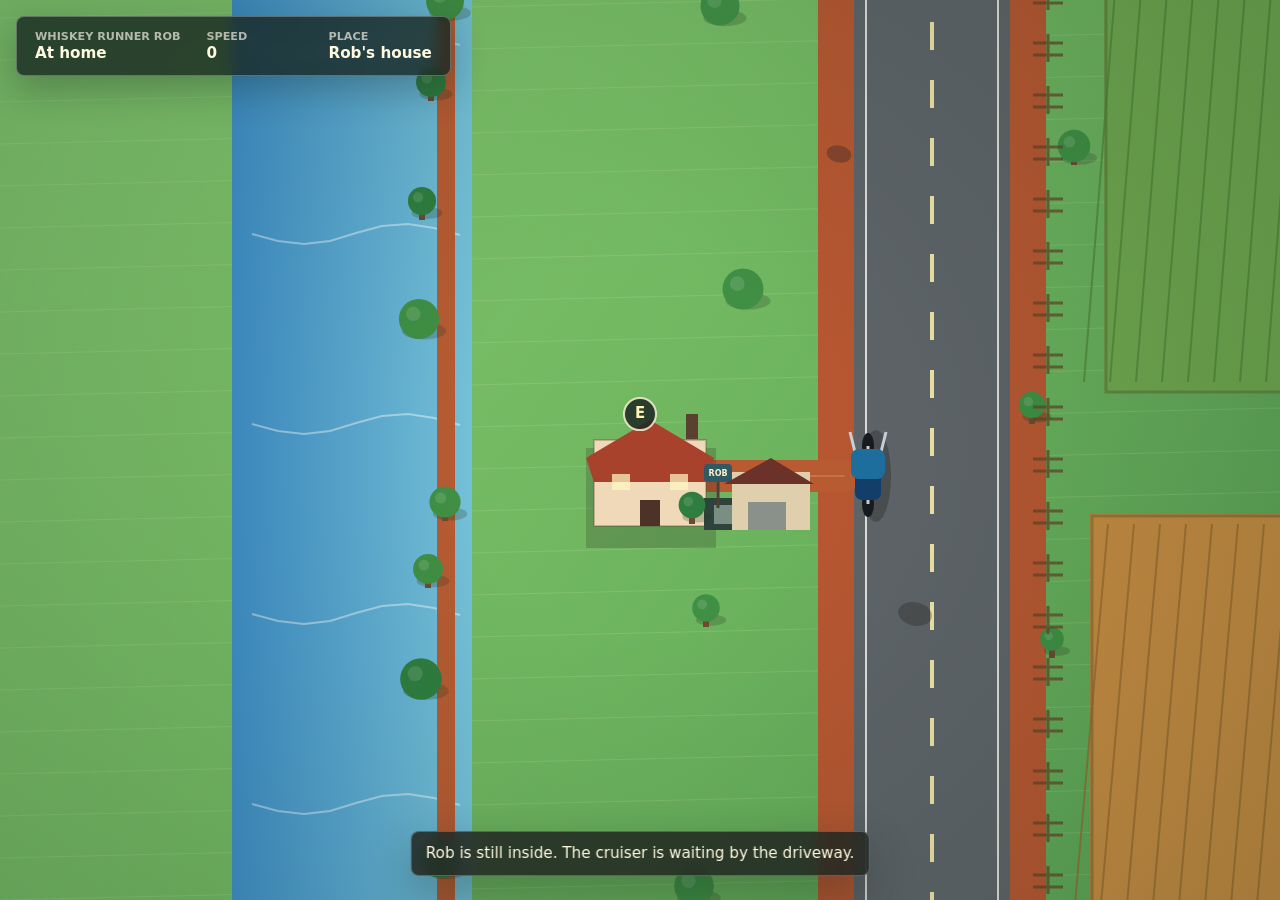
==== web/index.html @ 3eef8173 "Add first Whiskey Runner Rob prototype" ====
<!doctype html>
<html lang="en">
  <head>
    <meta charset="utf-8">
    <meta name="viewport" content="width=device-width, initial-scale=1">
    <title>Whiskey Runner Rob</title>
    <link rel="stylesheet" href="styles.css">
  </head>
  <body>
    <main class="game-shell">
      <canvas id="game" aria-label="Whiskey Runner Rob rural road prototype"></canvas>
      <section class="hud" aria-live="polite">
        <div>
          <span class="eyebrow">Whiskey Runner Rob</span>
          <strong id="modeLabel">At home</strong>
        </div>
        <div class="hud-meter">
          <span>Speed</span>
          <strong id="speedLabel">0</strong>
        </div>
        <div class="hud-meter">
          <span>Place</span>
          <strong id="placeLabel">Rob's house</strong>
        </div>
      </section>
      <div id="toast" class="toast" hidden></div>
    </main>
    <script src="app.js"></script>
  </body>
</html>
---- web/styles.css ----
:root {
  color-scheme: light;
  font-family: Inter, ui-sans-serif, system-ui, -apple-system, BlinkMacSystemFont, "Segoe UI", sans-serif;
  background: #183b33;
  color: #f7f3e8;
}

* {
  box-sizing: border-box;
}

html,
body {
  width: 100%;
  height: 100%;
  margin: 0;
  overflow: hidden;
}

body {
  background:
    linear-gradient(180deg, rgba(255, 255, 255, 0.08), transparent 38%),
    #183b33;
}

.game-shell {
  position: fixed;
  inset: 0;
}

#game {
  display: block;
  width: 100%;
  height: 100%;
  background: #6db36b;
}

.hud {
  position: fixed;
  top: 16px;
  left: 16px;
  display: flex;
  align-items: stretch;
  gap: 10px;
  max-width: calc(100vw - 32px);
  padding: 10px;
  border: 1px solid rgba(255, 255, 255, 0.28);
  border-radius: 8px;
  background: rgba(22, 36, 31, 0.78);
  box-shadow: 0 14px 35px rgba(19, 33, 29, 0.28);
  backdrop-filter: blur(8px);
}

.hud > div {
  min-width: 112px;
  padding: 3px 8px;
}

.eyebrow,
.hud-meter span {
  display: block;
  margin-bottom: 2px;
  color: rgba(247, 243, 232, 0.68);
  font-size: 0.7rem;
  font-weight: 700;
  letter-spacing: 0;
  text-transform: uppercase;
}

.hud strong {
  display: block;
  color: #fff9df;
  font-size: 0.95rem;
  line-height: 1.15;
  white-space: nowrap;
}

.toast {
  position: fixed;
  left: 50%;
  bottom: 24px;
  max-width: min(520px, calc(100vw - 32px));
  transform: translateX(-50%);
  padding: 11px 14px;
  border: 1px solid rgba(255, 255, 255, 0.24);
  border-radius: 8px;
  background: rgba(34, 39, 34, 0.86);
  color: #fff9df;
  font-size: 0.95rem;
  line-height: 1.35;
  text-align: center;
  box-shadow: 0 18px 45px rgba(19, 33, 29, 0.32);
  backdrop-filter: blur(9px);
}

@media (max-width: 640px) {
  .hud {
    right: 12px;
    left: 12px;
    flex-wrap: wrap;
  }

  .hud > div {
    flex: 1 1 120px;
    min-width: 0;
  }

  .hud strong {
    white-space: normal;
  }
}
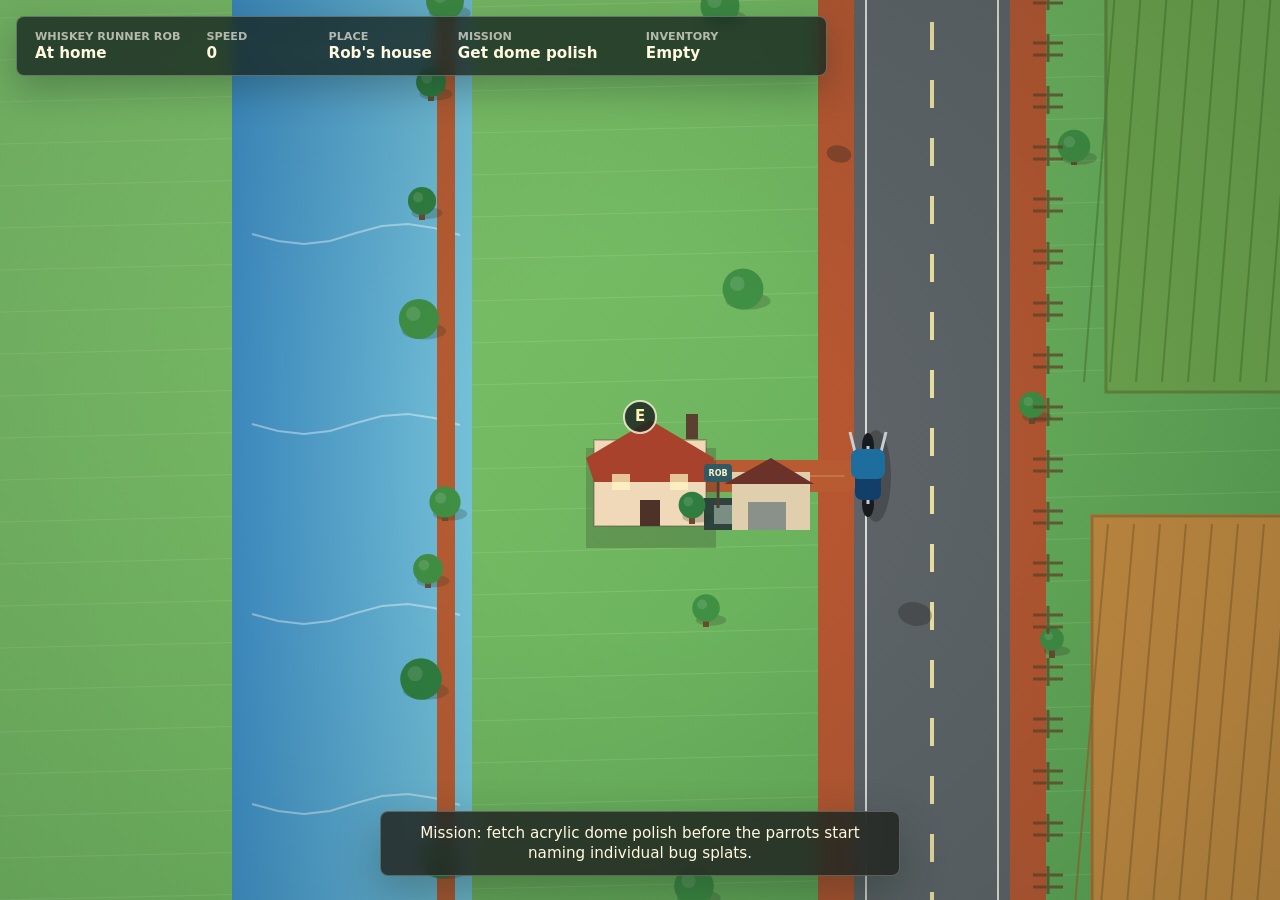
==== commit 7345f575: "Add inventory and dome polish mission" ====
--- a/web/index.html
+++ b/web/index.html
@@ -22,6 +22,14 @@
           <span>Place</span>
           <strong id="placeLabel">Rob's house</strong>
         </div>
+        <div class="hud-meter hud-wide">
+          <span>Mission</span>
+          <strong id="missionLabel">Dome Polish Run</strong>
+        </div>
+        <div class="hud-meter hud-wide">
+          <span>Inventory</span>
+          <strong id="inventoryLabel">Empty</strong>
+        </div>
       </section>
       <div id="toast" class="toast" hidden></div>
     </main>
--- a/web/styles.css
+++ b/web/styles.css
@@ -56,6 +56,10 @@
   padding: 3px 8px;
 }
 
+.hud .hud-wide {
+  min-width: 178px;
+}
+
 .eyebrow,
 .hud-meter span {
   display: block;
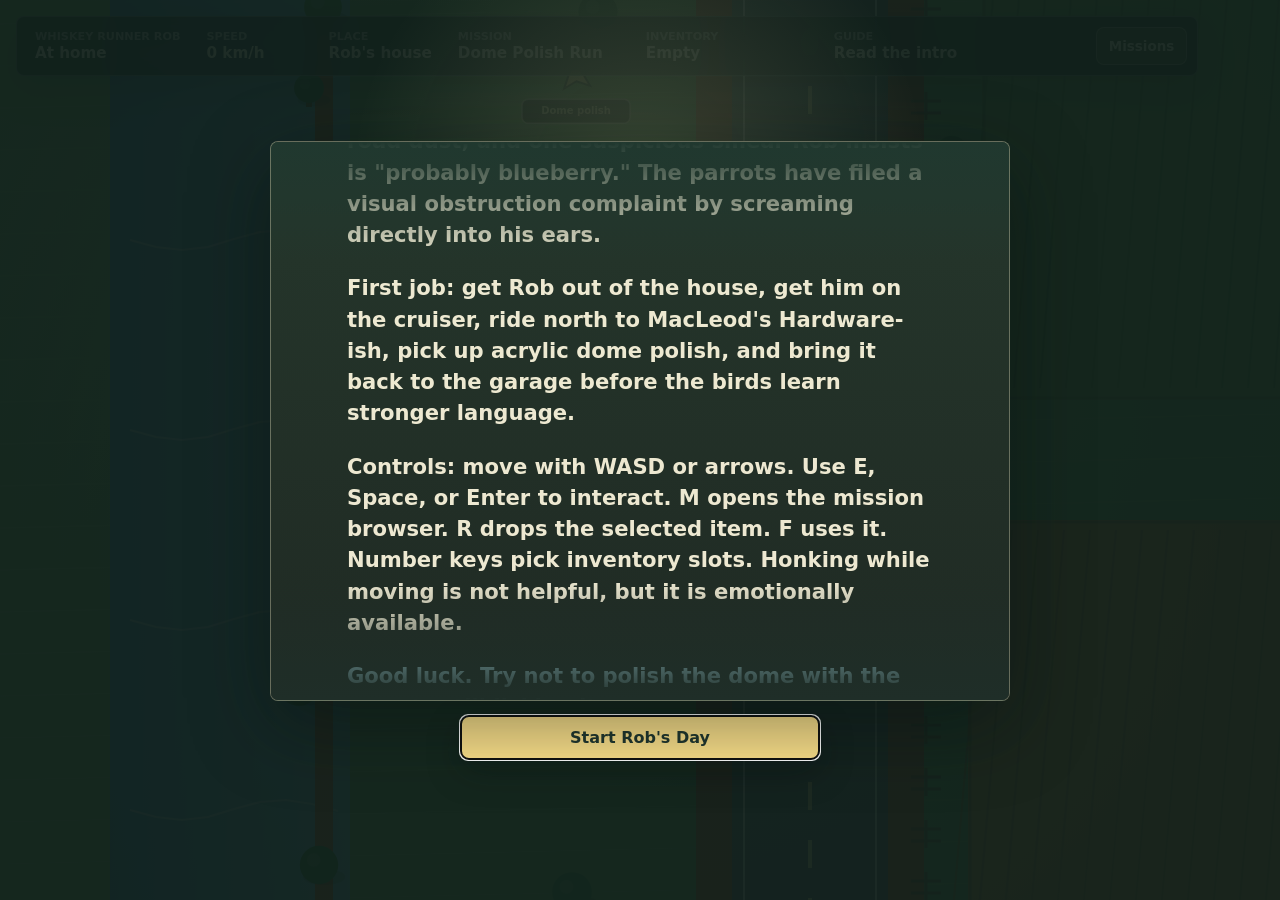
==== commit 2fb0ceff: "Add mission branching and audio polish" ====
--- a/web/index.html
+++ b/web/index.html
@@ -30,8 +30,64 @@
           <span>Inventory</span>
           <strong id="inventoryLabel">Empty</strong>
         </div>
+        <div class="hud-meter hud-guide">
+          <span>Guide</span>
+          <strong id="guideLabel">Read the intro</strong>
+        </div>
+        <button id="missionButton" class="hud-button" type="button">Missions</button>
       </section>
       <div id="toast" class="toast" hidden></div>
+      <section id="missionOverlay" class="mission-overlay" aria-labelledby="missionTitle" hidden>
+        <div class="mission-panel">
+          <header class="mission-header">
+            <div>
+              <span class="eyebrow">Rob's Highly Organized Business Desk</span>
+              <h2 id="missionTitle">Mission Browser</h2>
+            </div>
+            <button id="missionClose" class="mission-close" type="button" aria-label="Close mission browser">Close</button>
+          </header>
+          <p class="mission-help">Pick the errand Rob is currently pretending is a business vertical. Press M any time to come back here.</p>
+          <div id="missionList" class="mission-list"></div>
+        </div>
+      </section>
+      <section id="introOverlay" class="intro-overlay" aria-labelledby="introTitle" aria-describedby="introCopy">
+        <div class="intro-panel">
+          <div class="intro-window">
+            <div id="introCopy" class="intro-scroll">
+              <p class="intro-kicker">Prince Edward Island. Post-paycheque entrepreneurship. Bug guts.</p>
+              <h1 id="introTitle">Whiskey Runner Rob</h1>
+              <p>
+                Rob has entered his post-paycheque entrepreneur era: more invoices, worse ideas, no visible boss,
+                and a motorcycle large enough to frighten a mailbox.
+              </p>
+              <p>
+                Unfortunately, Rob also invented a clear acrylic riding dome so his two parrots can sit on his shoulders
+                while he tears up and down the road like a man conducting very loud bird-based research.
+              </p>
+              <p>
+                This morning the dome is caked in dead bugs, road dust, and one suspicious smear Rob insists is
+                "probably blueberry." The parrots have filed a visual obstruction complaint by screaming directly into
+                his ears.
+              </p>
+              <p>
+                First job: get Rob out of the house, get him on the cruiser, ride north to MacLeod's Hardware-ish,
+                pick up acrylic dome polish, and bring it back to the garage before the birds learn stronger language.
+              </p>
+              <p>
+                Controls: move with WASD or arrows. Use E, Space, or Enter to interact. M opens the mission browser.
+                R drops the selected item. F uses it. Number keys pick inventory slots. Honking while moving is not
+                helpful, but it is emotionally available.
+              </p>
+              <p class="intro-signoff">
+                Good luck. Try not to polish the dome with the parrots still licking it.
+              </p>
+            </div>
+          </div>
+          <button id="introStart" class="intro-start" type="button" disabled>
+            Mandatory Reading In Progress
+          </button>
+        </div>
+      </section>
     </main>
     <script src="app.js"></script>
   </body>
--- a/web/styles.css
+++ b/web/styles.css
@@ -60,6 +60,30 @@
   min-width: 178px;
 }
 
+.hud .hud-guide {
+  min-width: 260px;
+  max-width: 360px;
+}
+
+.hud-button {
+  align-self: center;
+  min-height: 38px;
+  padding: 0 12px;
+  border: 1px solid rgba(255, 248, 223, 0.34);
+  border-radius: 8px;
+  background: rgba(255, 227, 140, 0.16);
+  color: #fff9df;
+  font: inherit;
+  font-size: 0.84rem;
+  font-weight: 800;
+  cursor: pointer;
+}
+
+.hud-button:hover,
+.hud-button:focus-visible {
+  background: rgba(255, 227, 140, 0.28);
+}
+
 .eyebrow,
 .hud-meter span {
   display: block;
@@ -97,6 +121,248 @@
   backdrop-filter: blur(9px);
 }
 
+.mission-overlay {
+  position: fixed;
+  inset: 0;
+  display: grid;
+  place-items: center;
+  padding: 20px;
+  background: rgba(12, 25, 22, 0.64);
+  z-index: 8;
+}
+
+.mission-overlay[hidden] {
+  display: none;
+}
+
+.mission-panel {
+  width: min(760px, 100%);
+  max-height: min(760px, calc(100vh - 40px));
+  overflow: auto;
+  padding: 18px;
+  border: 1px solid rgba(255, 248, 223, 0.32);
+  border-radius: 8px;
+  background: rgba(28, 43, 36, 0.94);
+  color: #fff8df;
+  box-shadow: 0 24px 80px rgba(6, 17, 14, 0.48);
+  backdrop-filter: blur(10px);
+}
+
+.mission-header {
+  display: flex;
+  align-items: flex-start;
+  justify-content: space-between;
+  gap: 14px;
+  margin-bottom: 10px;
+}
+
+.mission-header h2 {
+  margin: 2px 0 0;
+  font-size: clamp(1.4rem, 4vw, 2.1rem);
+  line-height: 1.05;
+}
+
+.mission-close {
+  min-height: 36px;
+  padding: 0 12px;
+  border: 1px solid rgba(255, 248, 223, 0.34);
+  border-radius: 8px;
+  background: rgba(255, 248, 223, 0.1);
+  color: #fff8df;
+  font: inherit;
+  font-size: 0.86rem;
+  font-weight: 800;
+  cursor: pointer;
+}
+
+.mission-help {
+  margin: 0 0 14px;
+  color: rgba(255, 248, 223, 0.72);
+  font-size: 0.95rem;
+  line-height: 1.4;
+}
+
+.mission-list {
+  display: grid;
+  gap: 10px;
+}
+
+.mission-card {
+  width: 100%;
+  padding: 13px 14px;
+  border: 1px solid rgba(255, 248, 223, 0.18);
+  border-radius: 8px;
+  background: rgba(255, 248, 223, 0.08);
+  color: #fff8df;
+  font: inherit;
+  text-align: left;
+  cursor: pointer;
+}
+
+.mission-card:hover,
+.mission-card:focus-visible,
+.mission-card.is-active {
+  border-color: rgba(255, 227, 140, 0.74);
+  background: rgba(255, 227, 140, 0.16);
+}
+
+.mission-card:disabled {
+  color: rgba(255, 248, 223, 0.5);
+  cursor: default;
+}
+
+.mission-card.is-complete {
+  border-color: rgba(149, 235, 196, 0.48);
+  background: rgba(88, 188, 133, 0.14);
+}
+
+.mission-card h3 {
+  margin: 0 0 5px;
+  font-size: 1.04rem;
+  line-height: 1.2;
+}
+
+.mission-card p {
+  margin: 0;
+  color: rgba(255, 248, 223, 0.72);
+  font-size: 0.9rem;
+  line-height: 1.35;
+}
+
+.mission-card .mission-card-status {
+  display: block;
+  margin-top: 9px;
+  color: #ffe38c;
+  font-size: 0.76rem;
+  font-weight: 850;
+  text-transform: uppercase;
+}
+
+.intro-overlay {
+  position: fixed;
+  inset: 0;
+  display: grid;
+  place-items: center;
+  padding: 24px;
+  background:
+    radial-gradient(circle at 50% 20%, rgba(255, 238, 169, 0.16), transparent 30%),
+    rgba(16, 31, 27, 0.94);
+  color: #fff8df;
+  z-index: 10;
+}
+
+.intro-overlay[hidden] {
+  display: none;
+}
+
+.intro-panel {
+  width: min(740px, 100%);
+}
+
+.intro-window {
+  position: relative;
+  height: min(66vh, 560px);
+  min-height: 390px;
+  overflow: hidden;
+  border: 1px solid rgba(255, 248, 211, 0.32);
+  border-radius: 8px;
+  background:
+    linear-gradient(180deg, rgba(37, 55, 43, 0.92), rgba(31, 41, 34, 0.92)),
+    #22362e;
+  box-shadow: 0 24px 80px rgba(6, 17, 14, 0.48);
+}
+
+.intro-window::before,
+.intro-window::after {
+  position: absolute;
+  right: 0;
+  left: 0;
+  height: 120px;
+  pointer-events: none;
+  content: "";
+  z-index: 2;
+}
+
+.intro-window::before {
+  top: 0;
+  background: linear-gradient(180deg, #20382f 0%, rgba(32, 56, 47, 0) 100%);
+}
+
+.intro-window::after {
+  bottom: 0;
+  background: linear-gradient(0deg, #1f2e28 0%, rgba(31, 46, 40, 0) 100%);
+}
+
+.intro-scroll {
+  position: absolute;
+  right: clamp(24px, 7vw, 76px);
+  left: clamp(24px, 7vw, 76px);
+  top: 100%;
+  padding-bottom: 80px;
+  animation: intro-scroll 24s linear forwards;
+}
+
+.intro-kicker {
+  margin-top: 0;
+  color: #ffe38c;
+  font-size: 0.9rem;
+  font-weight: 800;
+  text-transform: uppercase;
+}
+
+.intro-scroll h1 {
+  margin: 0 0 22px;
+  color: #fff8df;
+  font-size: clamp(2.25rem, 7vw, 4.8rem);
+  line-height: 0.95;
+  letter-spacing: 0;
+}
+
+.intro-scroll p {
+  margin: 0 0 22px;
+  color: rgba(255, 248, 223, 0.92);
+  font-size: clamp(1rem, 2.2vw, 1.32rem);
+  font-weight: 650;
+  line-height: 1.48;
+}
+
+.intro-scroll .intro-signoff {
+  color: #bdf4ff;
+}
+
+.intro-start {
+  display: block;
+  width: min(360px, 100%);
+  margin: 14px auto 0;
+  padding: 12px 18px;
+  border: 1px solid rgba(255, 248, 211, 0.42);
+  border-radius: 8px;
+  background: #ffe38c;
+  color: #21372f;
+  font: inherit;
+  font-size: 1rem;
+  font-weight: 850;
+  cursor: pointer;
+  box-shadow: 0 12px 34px rgba(6, 17, 14, 0.32);
+}
+
+.intro-start:disabled {
+  background: rgba(255, 248, 223, 0.14);
+  color: rgba(255, 248, 223, 0.6);
+  cursor: default;
+  box-shadow: none;
+}
+
+@keyframes intro-scroll {
+  from {
+    top: 100%;
+  }
+
+  to {
+    top: -112%;
+  }
+}
+
 @media (max-width: 640px) {
   .hud {
     right: 12px;
@@ -112,4 +378,34 @@
   .hud strong {
     white-space: normal;
   }
-}
+
+  .hud-button {
+    flex: 1 1 100%;
+  }
+
+  .intro-overlay {
+    padding: 14px;
+  }
+
+  .intro-window {
+    height: 68vh;
+    min-height: 430px;
+  }
+
+  .intro-scroll {
+    right: 22px;
+    left: 22px;
+  }
+}
+
+@media (prefers-reduced-motion: reduce) {
+  .intro-scroll {
+    position: static;
+    padding: 30px 24px 40px;
+    animation: none;
+  }
+
+  .intro-window {
+    overflow: auto;
+  }
+}
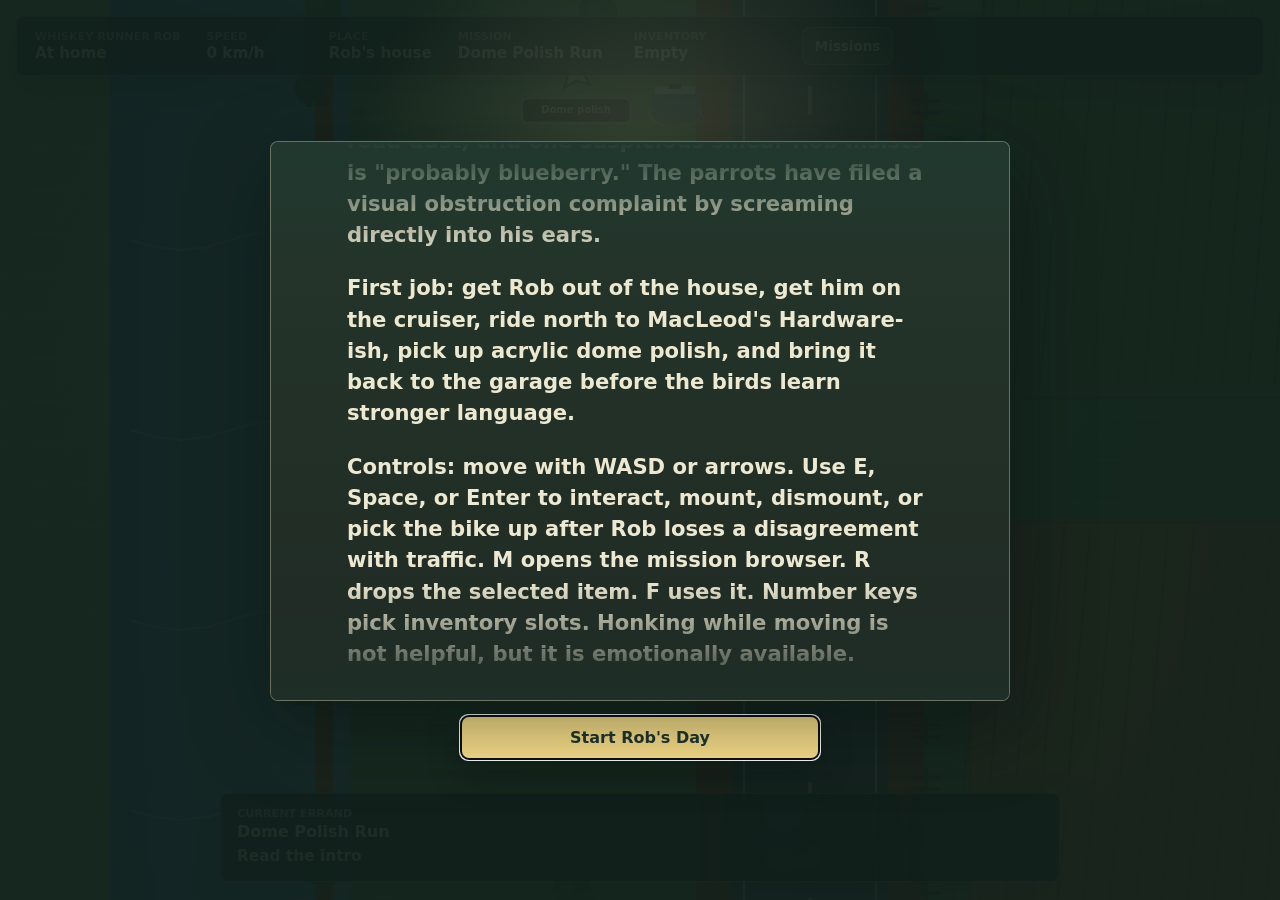
==== commit 0c855939: "Add roadside life and traffic hazards" ====
--- a/web/index.html
+++ b/web/index.html
@@ -30,11 +30,14 @@
           <span>Inventory</span>
           <strong id="inventoryLabel">Empty</strong>
         </div>
-        <div class="hud-meter hud-guide">
-          <span>Guide</span>
-          <strong id="guideLabel">Read the intro</strong>
+        <button id="missionButton" class="hud-button" type="button">Missions</button>
+      </section>
+      <section class="mission-dock" aria-live="polite">
+        <div>
+          <span class="eyebrow">Current Errand</span>
+          <strong id="missionDockTitle">Dome Polish Run</strong>
+          <p id="guideLabel">Read the intro</p>
         </div>
-        <button id="missionButton" class="hud-button" type="button">Missions</button>
       </section>
       <div id="toast" class="toast" hidden></div>
       <section id="missionOverlay" class="mission-overlay" aria-labelledby="missionTitle" hidden>
@@ -74,16 +77,17 @@
                 pick up acrylic dome polish, and bring it back to the garage before the birds learn stronger language.
               </p>
               <p>
-                Controls: move with WASD or arrows. Use E, Space, or Enter to interact. M opens the mission browser.
-                R drops the selected item. F uses it. Number keys pick inventory slots. Honking while moving is not
-                helpful, but it is emotionally available.
+                Controls: move with WASD or arrows. Use E, Space, or Enter to interact, mount, dismount, or pick the
+                bike up after Rob loses a disagreement with traffic. M opens the mission browser. R drops the selected
+                item. F uses it. Number keys pick inventory slots. Honking while moving is not helpful, but it is
+                emotionally available.
               </p>
               <p class="intro-signoff">
                 Good luck. Try not to polish the dome with the parrots still licking it.
               </p>
             </div>
           </div>
-          <button id="introStart" class="intro-start" type="button" disabled>
+          <button id="introStart" class="intro-start is-reading" type="button">
             Mandatory Reading In Progress
           </button>
         </div>
--- a/web/styles.css
+++ b/web/styles.css
@@ -38,11 +38,12 @@
 .hud {
   position: fixed;
   top: 16px;
+  right: 16px;
   left: 16px;
   display: flex;
+  flex-wrap: wrap;
   align-items: stretch;
   gap: 10px;
-  max-width: calc(100vw - 32px);
   padding: 10px;
   border: 1px solid rgba(255, 255, 255, 0.28);
   border-radius: 8px;
@@ -52,17 +53,14 @@
 }
 
 .hud > div {
+  flex: 0 1 auto;
   min-width: 112px;
   padding: 3px 8px;
 }
 
 .hud .hud-wide {
-  min-width: 178px;
-}
-
-.hud .hud-guide {
-  min-width: 260px;
-  max-width: 360px;
+  min-width: 166px;
+  max-width: 260px;
 }
 
 .hud-button {
@@ -97,16 +95,51 @@
 
 .hud strong {
   display: block;
+  max-width: 260px;
+  overflow: hidden;
   color: #fff9df;
   font-size: 0.95rem;
   line-height: 1.15;
+  text-overflow: ellipsis;
   white-space: nowrap;
+}
+
+.mission-dock {
+  position: fixed;
+  right: 16px;
+  bottom: 18px;
+  left: 16px;
+  z-index: 4;
+  width: min(840px, calc(100vw - 32px));
+  margin: 0 auto;
+  padding: 13px 16px 14px;
+  border: 1px solid rgba(255, 248, 223, 0.32);
+  border-radius: 8px;
+  background: rgba(22, 36, 31, 0.82);
+  box-shadow: 0 18px 45px rgba(19, 33, 29, 0.34);
+  backdrop-filter: blur(9px);
+}
+
+.mission-dock strong {
+  display: block;
+  color: #fff9df;
+  font-size: 1rem;
+  line-height: 1.2;
+}
+
+.mission-dock p {
+  margin: 5px 0 0;
+  color: rgba(255, 248, 223, 0.9);
+  font-size: 0.96rem;
+  font-weight: 650;
+  line-height: 1.38;
 }
 
 .toast {
   position: fixed;
   left: 50%;
-  bottom: 24px;
+  bottom: 126px;
+  z-index: 6;
   max-width: min(520px, calc(100vw - 32px));
   transform: translateX(-50%);
   padding: 11px 14px;
@@ -302,6 +335,12 @@
   animation: intro-scroll 24s linear forwards;
 }
 
+.intro-scroll.is-skipped {
+  top: -112%;
+  animation: none;
+  transition: top 0.45s cubic-bezier(0.2, 0.9, 0.2, 1);
+}
+
 .intro-kicker {
   margin-top: 0;
   color: #ffe38c;
@@ -346,11 +385,22 @@
   box-shadow: 0 12px 34px rgba(6, 17, 14, 0.32);
 }
 
+.intro-start.is-reading,
 .intro-start:disabled {
   background: rgba(255, 248, 223, 0.14);
   color: rgba(255, 248, 223, 0.6);
-  cursor: default;
+  cursor: pointer;
   box-shadow: none;
+}
+
+.intro-start.is-reading:hover,
+.intro-start.is-reading:focus-visible {
+  background: rgba(255, 248, 223, 0.22);
+  color: rgba(255, 248, 223, 0.78);
+}
+
+.intro-start.is-irritated {
+  animation: intro-button-complaint 0.24s ease-in-out;
 }
 
 @keyframes intro-scroll {
@@ -363,11 +413,36 @@
   }
 }
 
+@keyframes intro-button-complaint {
+  0% {
+    transform: translateX(0);
+  }
+
+  25% {
+    transform: translateX(-7px) rotate(-0.7deg);
+  }
+
+  50% {
+    transform: translateX(7px) rotate(0.7deg);
+  }
+
+  75% {
+    transform: translateX(-4px) rotate(-0.35deg);
+  }
+
+  100% {
+    transform: translateX(0);
+  }
+}
+
 @media (max-width: 640px) {
   .hud {
+    top: 12px;
     right: 12px;
     left: 12px;
     flex-wrap: wrap;
+    gap: 8px;
+    padding: 8px;
   }
 
   .hud > div {
@@ -381,6 +456,23 @@
 
   .hud-button {
     flex: 1 1 100%;
+  }
+
+  .mission-dock {
+    right: 12px;
+    bottom: 12px;
+    left: 12px;
+    width: calc(100vw - 24px);
+    padding: 11px 12px 12px;
+  }
+
+  .mission-dock p {
+    font-size: 0.9rem;
+    line-height: 1.35;
+  }
+
+  .toast {
+    bottom: 142px;
   }
 
   .intro-overlay {
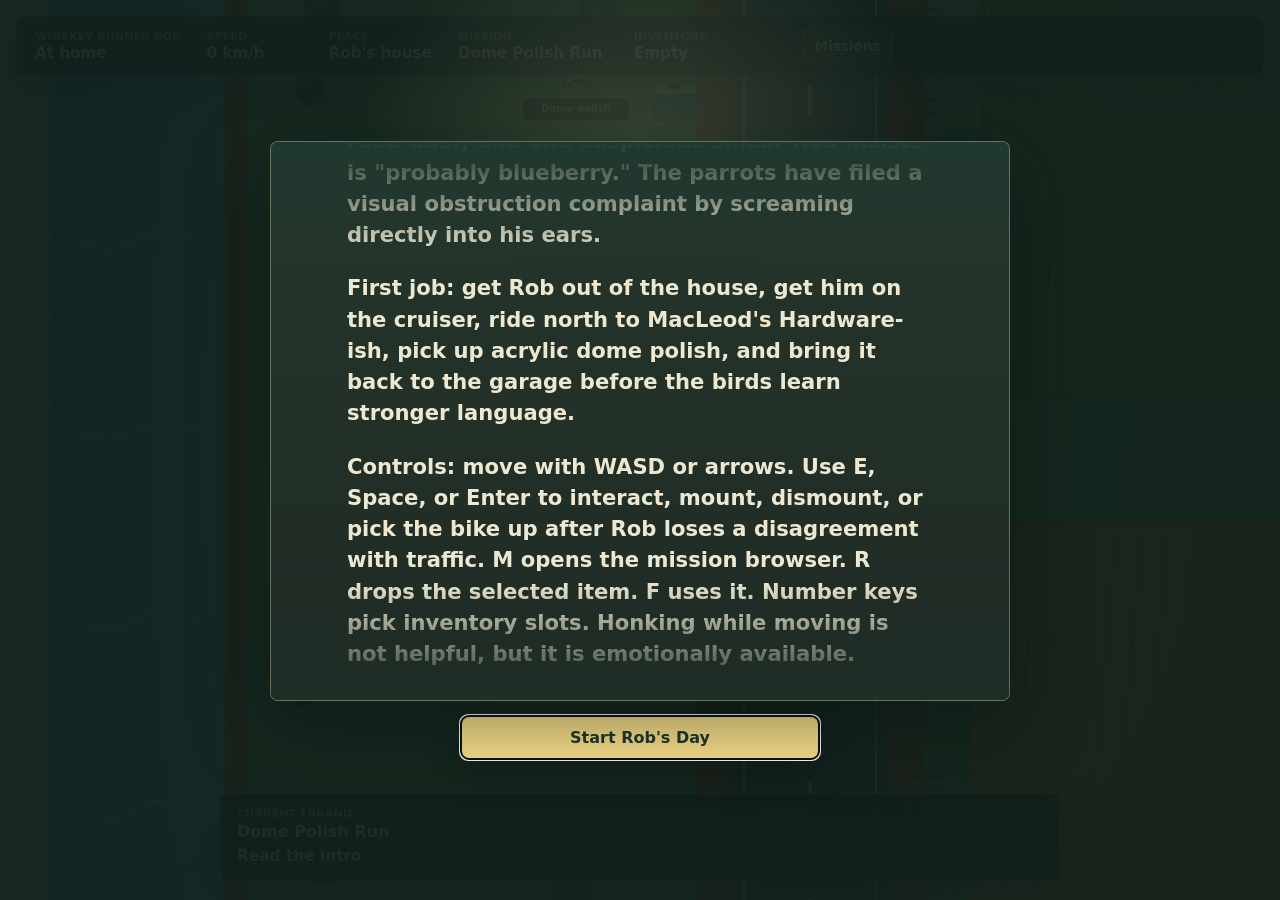
==== commit 04ed25f6: "Add end of day finale" ====
--- a/web/index.html
+++ b/web/index.html
@@ -53,6 +53,29 @@
           <div id="missionList" class="mission-list"></div>
         </div>
       </section>
+      <section id="endingOverlay" class="ending-overlay" aria-labelledby="endingTitle" hidden>
+        <div class="ending-panel">
+          <span class="eyebrow">Errands Concluded. Standards Lowered.</span>
+          <h2 id="endingTitle">Rob Closes the Day</h2>
+          <p>
+            Five missions done, the cruiser cooling in the yard, and the parrots finally quiet enough to be
+            considered decorative.
+          </p>
+          <p>
+            Rob settles into the couch for old Japanese monster movies, suspicious edible entertainment, and the
+            kind of evening where the TV lizard makes more sense than the invoices.
+          </p>
+          <canvas
+            id="endingCanvas"
+            class="ending-scene"
+            aria-label="Animated scene of Rob relaxing on the couch watching old monster movies"
+          ></canvas>
+          <p class="ending-signoff">
+            Tomorrow's business vertical can go bother someone else.
+          </p>
+          <button id="endingClose" class="ending-close" type="button">Keep Loitering</button>
+        </div>
+      </section>
       <section id="introOverlay" class="intro-overlay" aria-labelledby="introTitle" aria-describedby="introCopy">
         <div class="intro-panel">
           <div class="intro-window">
--- a/web/styles.css
+++ b/web/styles.css
@@ -271,6 +271,86 @@
   text-transform: uppercase;
 }
 
+.ending-overlay {
+  position: fixed;
+  inset: 0;
+  z-index: 9;
+  display: grid;
+  place-items: center;
+  padding: 22px;
+  background:
+    radial-gradient(circle at 50% 28%, rgba(239, 122, 95, 0.24), transparent 34%),
+    rgba(15, 20, 28, 0.82);
+  color: #fff8df;
+}
+
+.ending-overlay[hidden] {
+  display: none;
+}
+
+.ending-panel {
+  width: min(650px, 100%);
+  padding: clamp(20px, 5vw, 34px);
+  border: 1px solid rgba(255, 228, 158, 0.38);
+  border-radius: 8px;
+  background:
+    linear-gradient(180deg, rgba(50, 37, 48, 0.94), rgba(27, 37, 38, 0.95)),
+    #243132;
+  box-shadow: 0 30px 90px rgba(4, 10, 12, 0.58);
+  text-align: left;
+}
+
+.ending-panel h2 {
+  margin: 4px 0 16px;
+  color: #fff3c4;
+  font-size: clamp(2rem, 7vw, 3.8rem);
+  line-height: 0.98;
+}
+
+.ending-panel p {
+  margin: 0 0 13px;
+  color: rgba(255, 248, 223, 0.86);
+  font-size: 1rem;
+  line-height: 1.45;
+}
+
+.ending-scene {
+  display: block;
+  width: 100%;
+  aspect-ratio: 16 / 9;
+  margin: 16px 0;
+  border: 1px solid rgba(255, 228, 158, 0.34);
+  border-radius: 8px;
+  background: #18222a;
+  box-shadow:
+    inset 0 0 0 1px rgba(255, 255, 255, 0.08),
+    0 18px 45px rgba(4, 10, 12, 0.36);
+}
+
+.ending-panel .ending-signoff {
+  color: #ffe38c;
+  font-weight: 850;
+}
+
+.ending-close {
+  min-height: 40px;
+  margin-top: 8px;
+  padding: 0 14px;
+  border: 1px solid rgba(255, 248, 223, 0.38);
+  border-radius: 8px;
+  background: rgba(255, 227, 140, 0.16);
+  color: #fff8df;
+  font: inherit;
+  font-size: 0.9rem;
+  font-weight: 850;
+  cursor: pointer;
+}
+
+.ending-close:hover,
+.ending-close:focus-visible {
+  background: rgba(255, 227, 140, 0.28);
+}
+
 .intro-overlay {
   position: fixed;
   inset: 0;
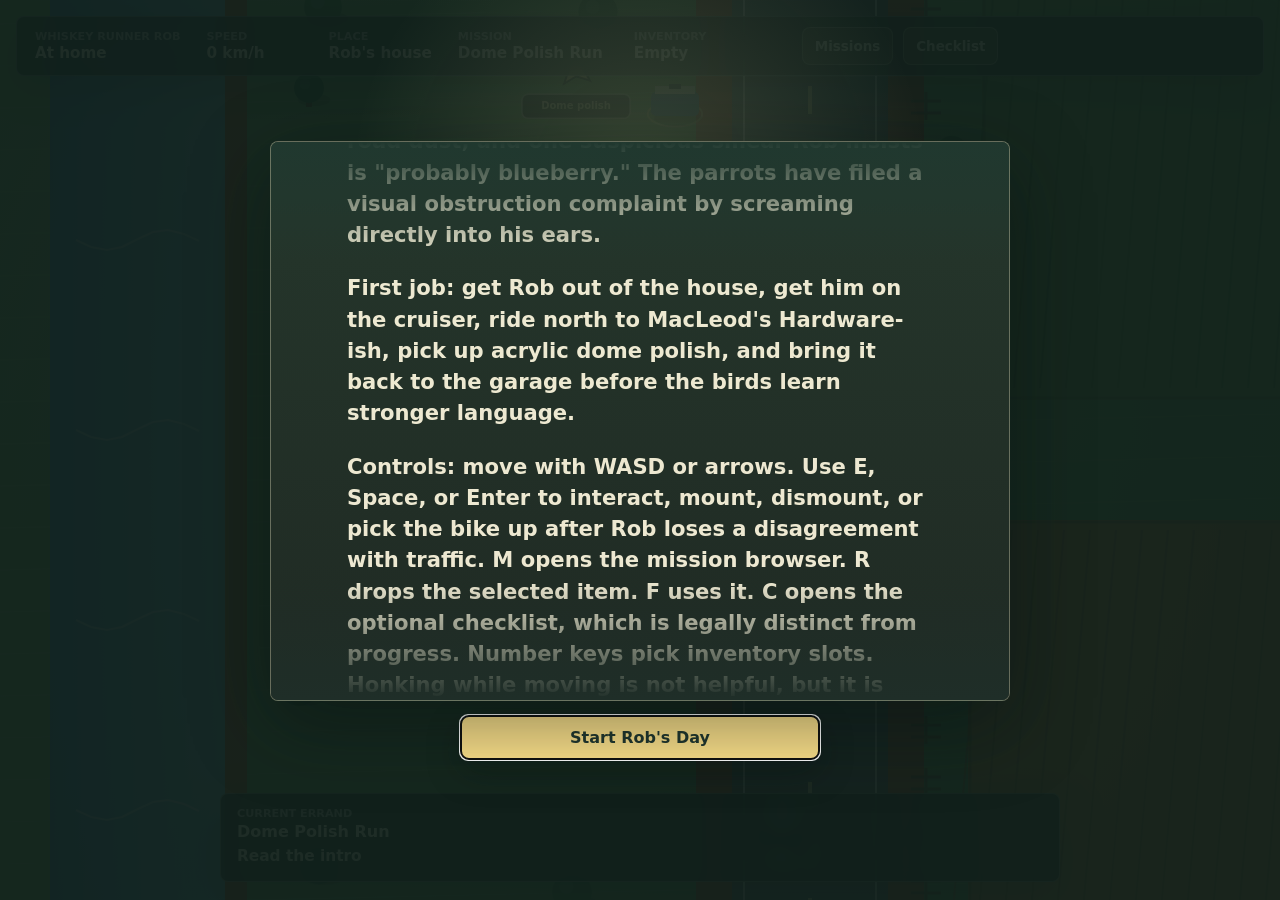
==== commit 5f9b4c82: "Add optional nonsense checklist" ====
--- a/web/index.html
+++ b/web/index.html
@@ -31,6 +31,7 @@
           <strong id="inventoryLabel">Empty</strong>
         </div>
         <button id="missionButton" class="hud-button" type="button">Missions</button>
+        <button id="checklistButton" class="hud-button" type="button">Checklist</button>
       </section>
       <section class="mission-dock" aria-live="polite">
         <div>
@@ -51,6 +52,23 @@
           </header>
           <p class="mission-help">Pick the errand Rob is currently pretending is a business vertical. Press M any time to come back here.</p>
           <div id="missionList" class="mission-list"></div>
+        </div>
+      </section>
+      <section id="checklistOverlay" class="checklist-overlay" aria-labelledby="checklistTitle" hidden>
+        <div class="checklist-panel">
+          <header class="mission-header">
+            <div>
+              <span class="eyebrow">Voluntary Community Accountability Theater</span>
+              <h2 id="checklistTitle">Optional Nonsense Checklist</h2>
+            </div>
+            <button id="checklistClose" class="mission-close" type="button" aria-label="Close optional checklist">Close</button>
+          </header>
+          <p class="mission-help">
+            None of this advances the day. It merely proves Rob can follow instructions from people who should
+            not be issuing them.
+          </p>
+          <div id="checklistProgress" class="checklist-progress" aria-live="polite">0/10 optional items completed</div>
+          <div id="checklistList" class="checklist-list"></div>
         </div>
       </section>
       <section id="endingOverlay" class="ending-overlay" aria-labelledby="endingTitle" hidden>
@@ -102,8 +120,8 @@
               <p>
                 Controls: move with WASD or arrows. Use E, Space, or Enter to interact, mount, dismount, or pick the
                 bike up after Rob loses a disagreement with traffic. M opens the mission browser. R drops the selected
-                item. F uses it. Number keys pick inventory slots. Honking while moving is not helpful, but it is
-                emotionally available.
+                item. F uses it. C opens the optional checklist, which is legally distinct from progress. Number keys
+                pick inventory slots. Honking while moving is not helpful, but it is emotionally available.
               </p>
               <p class="intro-signoff">
                 Good luck. Try not to polish the dome with the parrots still licking it.
--- a/web/styles.css
+++ b/web/styles.css
@@ -154,7 +154,8 @@
   backdrop-filter: blur(9px);
 }
 
-.mission-overlay {
+.mission-overlay,
+.checklist-overlay {
   position: fixed;
   inset: 0;
   display: grid;
@@ -164,11 +165,13 @@
   z-index: 8;
 }
 
-.mission-overlay[hidden] {
+.mission-overlay[hidden],
+.checklist-overlay[hidden] {
   display: none;
 }
 
-.mission-panel {
+.mission-panel,
+.checklist-panel {
   width: min(760px, 100%);
   max-height: min(760px, calc(100vh - 40px));
   overflow: auto;
@@ -179,6 +182,10 @@
   color: #fff8df;
   box-shadow: 0 24px 80px rgba(6, 17, 14, 0.48);
   backdrop-filter: blur(10px);
+}
+
+.checklist-panel {
+  width: min(820px, 100%);
 }
 
 .mission-header {
@@ -269,6 +276,83 @@
   font-size: 0.76rem;
   font-weight: 850;
   text-transform: uppercase;
+}
+
+.checklist-progress {
+  display: inline-flex;
+  margin: 0 0 13px;
+  padding: 7px 10px;
+  border: 1px solid rgba(255, 227, 140, 0.34);
+  border-radius: 8px;
+  background: rgba(255, 227, 140, 0.13);
+  color: #ffe38c;
+  font-size: 0.82rem;
+  font-weight: 850;
+  text-transform: uppercase;
+}
+
+.checklist-list {
+  display: grid;
+  grid-template-columns: repeat(2, minmax(0, 1fr));
+  gap: 10px;
+}
+
+.checklist-item {
+  display: grid;
+  grid-template-columns: 48px 1fr;
+  gap: 12px;
+  min-height: 128px;
+  padding: 13px;
+  border: 1px solid rgba(255, 248, 223, 0.18);
+  border-radius: 8px;
+  background: rgba(255, 248, 223, 0.08);
+  color: #fff8df;
+}
+
+.checklist-item.is-complete {
+  border-color: rgba(149, 235, 196, 0.52);
+  background: rgba(88, 188, 133, 0.16);
+}
+
+.checklist-stamp {
+  display: grid;
+  place-items: center;
+  width: 42px;
+  height: 42px;
+  border: 1px solid rgba(255, 248, 223, 0.28);
+  border-radius: 8px;
+  background: rgba(12, 25, 22, 0.32);
+  color: rgba(255, 248, 223, 0.72);
+  font-size: 0.72rem;
+  font-weight: 900;
+}
+
+.checklist-item.is-complete .checklist-stamp {
+  border-color: rgba(149, 235, 196, 0.68);
+  background: rgba(88, 188, 133, 0.28);
+  color: #d8ffe7;
+}
+
+.checklist-item h3 {
+  margin: 0 0 5px;
+  font-size: 1rem;
+  line-height: 1.2;
+}
+
+.checklist-requester {
+  display: block;
+  margin-bottom: 5px;
+  color: #ffe38c;
+  font-size: 0.72rem;
+  font-weight: 850;
+  text-transform: uppercase;
+}
+
+.checklist-item p {
+  margin: 0;
+  color: rgba(255, 248, 223, 0.74);
+  font-size: 0.88rem;
+  line-height: 1.35;
 }
 
 .ending-overlay {
@@ -538,6 +622,10 @@
     flex: 1 1 100%;
   }
 
+  .checklist-list {
+    grid-template-columns: 1fr;
+  }
+
   .mission-dock {
     right: 12px;
     bottom: 12px;
